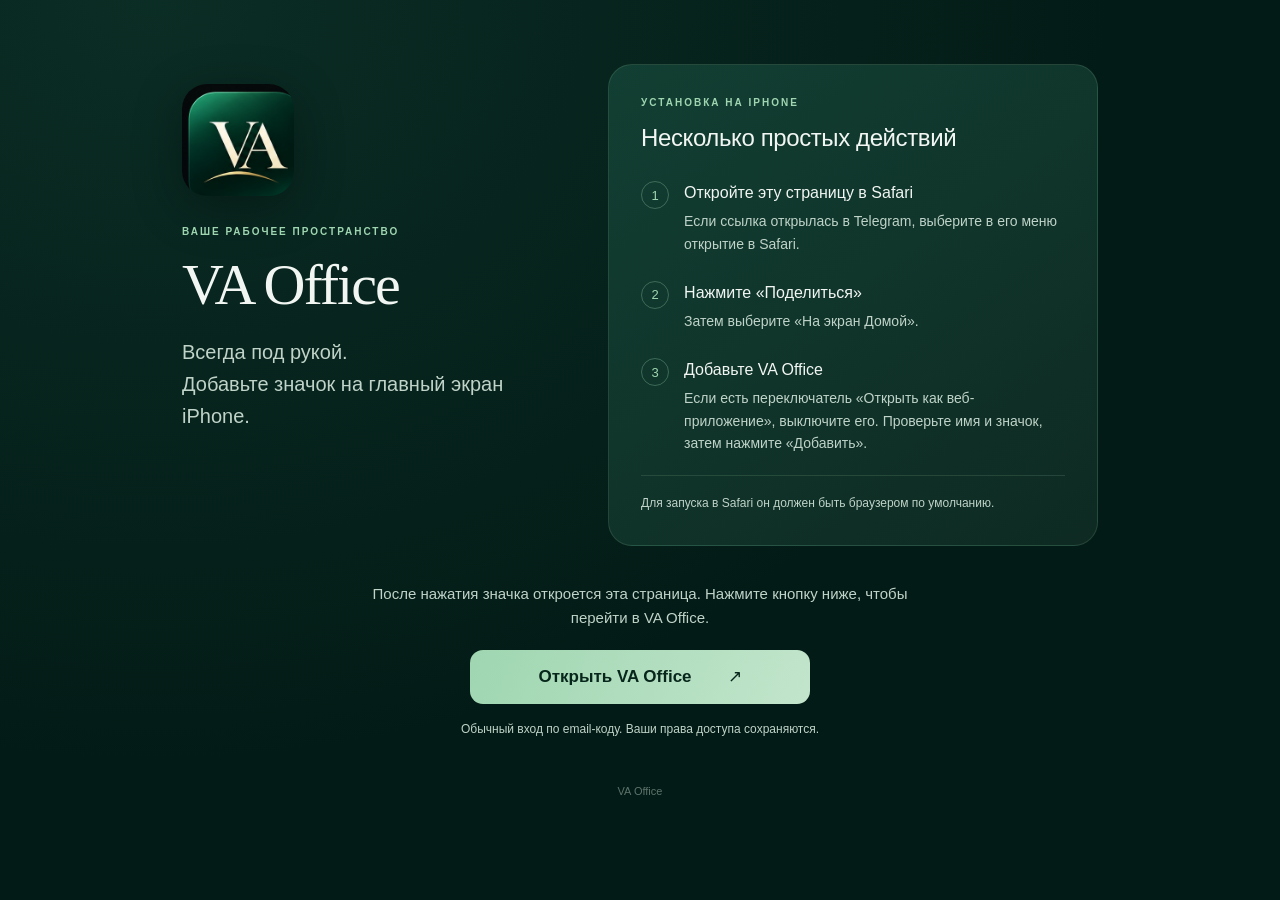
==== index.html @ d8550e77 "Publish VA Office W-11 installation page for limited iPhone pilot" ====
<!doctype html>
<html lang="ru">
<head>
  <meta charset="utf-8">
  <meta name="viewport" content="width=device-width,initial-scale=1,viewport-fit=cover">
  <meta name="theme-color" content="#031B16">
  <meta name="apple-mobile-web-app-title" content="VA Office">
  <meta name="referrer" content="no-referrer">
  <meta name="description" content="Добавьте VA Office на главный экран iPhone и открывайте своё рабочее пространство.">
  <title>VA Office</title>
  <link rel="apple-touch-icon" sizes="262x262" href="./apple-touch-icon.png">
  <link rel="icon" type="image/png" href="./apple-touch-icon.png">
  <link rel="stylesheet" href="./style.css">
  <script defer src="./launch.js"></script>
</head>
<body data-launch-mode="manual">
  <main>
    <header>
      <img src="./apple-touch-icon.png" alt="Утверждённая иконка VA Office" width="112" height="112">
      <p class="eyebrow">ВАШЕ РАБОЧЕЕ ПРОСТРАНСТВО</p>
      <h1>VA Office</h1>
      <p class="intro">Всегда под рукой.<br>Добавьте значок на главный экран iPhone.</p>
    </header>
    <section class="steps" aria-labelledby="install-title">
      <p class="eyebrow">УСТАНОВКА НА IPHONE</p>
      <h2 id="install-title">Несколько простых действий</h2>
      <ol>
        <li><span>1</span><div><strong>Откройте эту страницу в Safari</strong><p>Если ссылка открылась в Telegram, выберите в его меню открытие в Safari.</p></div></li>
        <li><span>2</span><div><strong>Нажмите «Поделиться»</strong><p>Затем выберите «На экран Домой».</p></div></li>
        <li><span>3</span><div><strong>Добавьте VA Office</strong><p>Если есть переключатель «Открыть как веб-приложение», выключите его. Проверьте имя и значок, затем нажмите «Добавить».</p></div></li>
      </ol>
      <p class="hint">Для запуска в Safari он должен быть браузером по умолчанию.</p>
    </section>
    <section class="launch" aria-label="Запуск VA Office">
      <p id="launch-note">После нажатия значка откроется эта страница. Нажмите кнопку ниже, чтобы перейти в VA Office.</p>
      <a class="button" id="open-app" href="https://script.google.com/macros/s/AKfycbwnDHt6Txl6LiNyD1DN5sJlEuTU75inN-IYjceChsYgxGYlL2q8u-q3y4a3CAHXvHGt/exec" rel="noreferrer">Открыть VA Office <span aria-hidden="true">↗</span></a>
      <p class="small">Обычный вход по email-коду. Ваши права доступа сохраняются.</p>
      <p id="launch-status" role="status" hidden></p>
    </section>
    <footer>VA Office</footer>
  </main>
</body>
</html>
---- style.css ----
:root{color-scheme:dark;font-family:-apple-system,BlinkMacSystemFont,"Segoe UI",sans-serif;color:#f2f6f3;background:#031b16;font-synthesis:none}*{box-sizing:border-box}body{margin:0;min-height:100svh;background:radial-gradient(ellipse at 12% 0%,#123f3380,transparent 60%),#031b16}main{max-width:980px;margin:auto;padding:64px 32px 24px;display:grid;grid-template-columns:.85fr 1.15fr;gap:36px 64px}header{padding-top:20px}header img{display:block;border-radius:25px;box-shadow:0 12px 50px #0005}h1{font-family:Georgia,serif;font-size:58px;font-weight:400;letter-spacing:-2px;margin:12px 0 18px}.eyebrow{font-size:10px;font-weight:600;letter-spacing:2px;color:#9fd6b1;margin:30px 0 14px}.intro{font-size:20px;line-height:1.6;color:#bfd3c8;margin:0}h2{font-size:24px;line-height:1.3;font-weight:500;margin:0 0 28px;letter-spacing:-.4px}.steps{background:linear-gradient(145deg,#123f33,#0e2a22);border:1px solid #9fd6b126;border-radius:24px;padding:32px}.steps>.eyebrow{margin-top:0}ol{list-style:none;padding:0;margin:0}li{display:flex;gap:15px;margin-bottom:26px}li:last-child{margin-bottom:20px}li>span{display:grid;place-items:center;flex:0 0 28px;height:28px;border-radius:50%;border:1px solid #9fd6b150;color:#9fd6b1;font-size:13px}strong{display:block;font-size:16px;line-height:1.5;font-weight:500}li p,.hint{font-size:14px;line-height:1.6;color:#bfd3c8;margin:5px 0 0}.hint{padding-top:18px;border-top:1px solid #9fd6b126;font-size:12px}.launch{grid-column:1/-1;text-align:center;max-width:580px;margin:0 auto}.launch>p:first-child{font-size:15px;line-height:1.6;color:#bfd3c8;margin:0 0 20px}.button{display:flex;justify-content:center;align-items:center;gap:36px;min-height:54px;background:linear-gradient(110deg,#9fd6b1,#c2e5cb);border-radius:13px;color:#08271c;text-decoration:none;font-size:17px;font-weight:600;padding:14px 26px;max-width:340px;margin:auto}.button:hover{filter:brightness(1.06)}.button:focus-visible{outline:3px solid #f2f6f3;outline-offset:5px}.small{color:#bfd3c8;font-size:12px;line-height:1.6;margin:16px 0 0}footer{grid-column:1/-1;text-align:center;font-size:11px;color:#bfd3c87a;padding:10px 0}#launch-status{font-size:13px;color:#bfd3c8;line-height:1.6}[hidden]{display:none!important}@media(max-width:700px){main{display:block;padding:28px 20px max(20px,env(safe-area-inset-bottom))}header{text-align:center;padding-top:0;margin-bottom:28px}header img{margin:auto;width:82px;height:82px;border-radius:19px}.eyebrow{margin:20px 0 10px;font-size:9px;letter-spacing:1.6px}h1{font-size:43px;margin:8px 0 8px;letter-spacing:-1.4px}.intro{font-size:16px;line-height:1.5}.steps{padding:24px 20px;border-radius:20px}h2{font-size:21px;margin-bottom:22px}li{gap:12px;margin-bottom:22px}li p{font-size:13px}.launch{margin:24px auto 0}.launch>p:first-child{font-size:13px}.button{max-width:none}footer{padding-top:28px}}@media(prefers-reduced-motion:reduce){*{scroll-behavior:auto}}
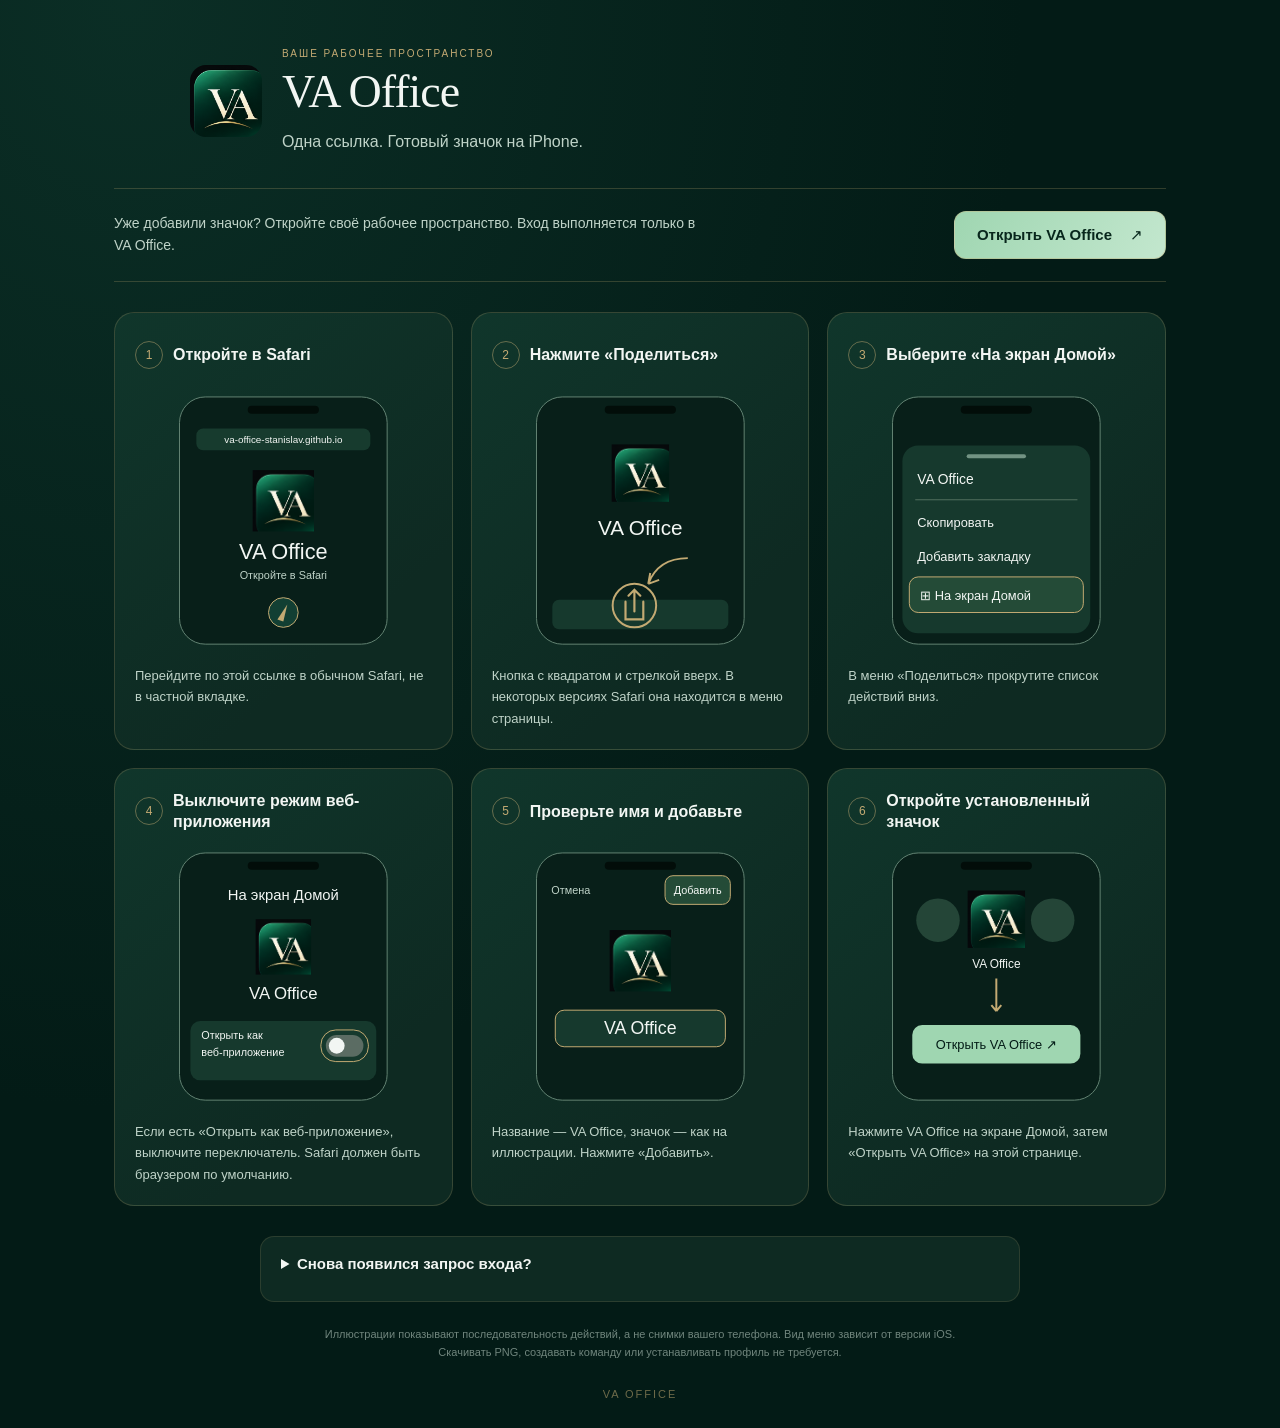
==== commit 12dc6486: "Improve W-11 visual iPhone installation guide; preserve manual app launch Updated the HTML structure" ====
--- a/index.html
+++ b/index.html
@@ -1,43 +1,3 @@
-<!doctype html>
-<html lang="ru">
-<head>
-  <meta charset="utf-8">
-  <meta name="viewport" content="width=device-width,initial-scale=1,viewport-fit=cover">
-  <meta name="theme-color" content="#031B16">
-  <meta name="apple-mobile-web-app-title" content="VA Office">
-  <meta name="referrer" content="no-referrer">
-  <meta name="description" content="Добавьте VA Office на главный экран iPhone и открывайте своё рабочее пространство.">
-  <title>VA Office</title>
-  <link rel="apple-touch-icon" sizes="262x262" href="./apple-touch-icon.png">
-  <link rel="icon" type="image/png" href="./apple-touch-icon.png">
-  <link rel="stylesheet" href="./style.css">
-  <script defer src="./launch.js"></script>
-</head>
-<body data-launch-mode="manual">
-  <main>
-    <header>
-      <img src="./apple-touch-icon.png" alt="Утверждённая иконка VA Office" width="112" height="112">
-      <p class="eyebrow">ВАШЕ РАБОЧЕЕ ПРОСТРАНСТВО</p>
-      <h1>VA Office</h1>
-      <p class="intro">Всегда под рукой.<br>Добавьте значок на главный экран iPhone.</p>
-    </header>
-    <section class="steps" aria-labelledby="install-title">
-      <p class="eyebrow">УСТАНОВКА НА IPHONE</p>
-      <h2 id="install-title">Несколько простых действий</h2>
-      <ol>
-        <li><span>1</span><div><strong>Откройте эту страницу в Safari</strong><p>Если ссылка открылась в Telegram, выберите в его меню открытие в Safari.</p></div></li>
-        <li><span>2</span><div><strong>Нажмите «Поделиться»</strong><p>Затем выберите «На экран Домой».</p></div></li>
-        <li><span>3</span><div><strong>Добавьте VA Office</strong><p>Если есть переключатель «Открыть как веб-приложение», выключите его. Проверьте имя и значок, затем нажмите «Добавить».</p></div></li>
-      </ol>
-      <p class="hint">Для запуска в Safari он должен быть браузером по умолчанию.</p>
-    </section>
-    <section class="launch" aria-label="Запуск VA Office">
-      <p id="launch-note">После нажатия значка откроется эта страница. Нажмите кнопку ниже, чтобы перейти в VA Office.</p>
-      <a class="button" id="open-app" href="https://script.google.com/macros/s/AKfycbwnDHt6Txl6LiNyD1DN5sJlEuTU75inN-IYjceChsYgxGYlL2q8u-q3y4a3CAHXvHGt/exec" rel="noreferrer">Открыть VA Office <span aria-hidden="true">↗</span></a>
-      <p class="small">Обычный вход по email-коду. Ваши права доступа сохраняются.</p>
-      <p id="launch-status" role="status" hidden></p>
-    </section>
-    <footer>VA Office</footer>
-  </main>
-</body>
-</html>
+<!doctype html><html lang="ru"><head><meta charset="utf-8"><meta name="viewport" content="width=device-width,initial-scale=1,viewport-fit=cover"><meta name="theme-color" content="#031B16"><meta name="apple-mobile-web-app-title" content="VA Office"><meta name="referrer" content="no-referrer"><meta name="description" content="Наглядная установка VA Office на iPhone: одна ссылка, Safari и оригинальный значок."><title>VA Office</title><link rel="apple-touch-icon" sizes="262x262" href="./apple-touch-icon.png"><link rel="icon" type="image/png" href="./apple-touch-icon.png"><style>
+:root{font-family:-apple-system,BlinkMacSystemFont,"Segoe UI",sans-serif;color:#f2f6f3;background:#031b16;color-scheme:dark;font-synthesis:none;--gold:#c3aa73}*{box-sizing:border-box}body{margin:0;background:radial-gradient(ellipse at 10% 0%,#123f3388,transparent 55%),#031b16;min-height:100svh}main{max-width:1100px;margin:auto;padding:48px 24px 28px}header{display:flex;align-items:center;gap:20px;max-width:900px;margin:0 auto 34px}header img{width:72px;height:72px;flex:none;border-radius:16px}h1{font-family:Georgia,serif;font-size:46px;font-weight:400;letter-spacing:-1px;line-height:1.1;margin:8px 0 12px}.eyebrow{color:var(--gold);font-size:10px;letter-spacing:2px;margin:0}.intro{color:#bfd3c8;font-size:16px;line-height:1.5;margin:0}.launch{border-top:1px solid #c3aa733d;border-bottom:1px solid #c3aa733d;padding:22px 0;margin-bottom:30px;display:flex;justify-content:space-between;align-items:center;gap:20px}.launch p{font-size:14px;color:#bfd3c8;line-height:1.55;margin:0;max-width:600px}.button{display:inline-flex;justify-content:center;align-items:center;gap:18px;flex:none;min-height:48px;padding:14px 22px;border-radius:12px;border:1px solid #c3aa7366;background:linear-gradient(120deg,#9fd6b1,#c3e7ce);color:#08271c;text-decoration:none;font-size:15px;font-weight:650}.button:hover{filter:brightness(1.05)}.button:focus-visible,summary:focus-visible{outline:3px solid var(--gold);outline-offset:5px}.steps{display:grid;grid-template-columns:repeat(3,minmax(0,1fr));gap:18px}.step{background:linear-gradient(140deg,#10362b,#0e2a22 72%);border:1px solid #c3aa7338;border-radius:20px;overflow:hidden;padding:20px}.step-title{display:flex;align-items:center;gap:10px;min-height:45px}.step-title>span{display:grid;place-items:center;flex:0 0 28px;height:28px;border:1px solid #c3aa737a;border-radius:50%;color:var(--gold);font-size:12px}.step h2{font-size:16px;font-weight:550;line-height:1.35;margin:0}.step svg{display:block;width:100%;height:auto;margin:14px auto 0;max-width:320px}.step p{color:#bfd3c8;font-size:13px;line-height:1.65;margin:12px 0 0}.help{max-width:760px;margin:30px auto 0;background:#0e2a22;border-radius:14px;padding:18px 20px;border:1px solid #c3aa7329}.help summary{cursor:pointer;font-size:15px;font-weight:550;min-height:28px}.help p{color:#bfd3c8;font-size:14px;line-height:1.65}.fine{font-size:11px;color:#bfd3c894;line-height:1.6;text-align:center;margin:24px auto 0;max-width:680px}footer{text-align:center;color:#c3aa738f;font-size:11px;letter-spacing:2px;padding-top:26px}@media(max-width:850px){.steps{grid-template-columns:repeat(2,minmax(0,1fr))}.launch{align-items:stretch;flex-direction:column}.button{align-self:start}}@media(max-width:520px){main{padding:28px 18px max(24px,env(safe-area-inset-bottom))}header{gap:14px;margin-bottom:24px}header img{width:64px;height:64px;border-radius:14px}h1{font-size:36px}.eyebrow{font-size:9px;letter-spacing:1.4px}.intro{font-size:14px}.launch{padding:18px 0;margin-bottom:22px;gap:14px}.launch p{font-size:13px}.button{width:100%;font-size:16px}.steps{grid-template-columns:1fr;gap:18px}.step{padding:20px}.step h2{font-size:18px}.step svg{max-width:300px}.step p{font-size:14px}.step-title{min-height:30px}.help{padding:18px}.fine{font-size:11px}}
+</style></head><body data-launch-mode="manual"><main><header><img src="./apple-touch-icon.png" width="72" height="72" alt="Оригинальная иконка VA Office №5"><div><p class="eyebrow">ВАШЕ РАБОЧЕЕ ПРОСТРАНСТВО</p><h1>VA Office</h1><p class="intro">Одна ссылка. Готовый значок на iPhone.</p></div></header><section class="launch" aria-label="Открыть приложение"><p>Уже добавили значок? Откройте своё рабочее пространство. Вход выполняется только в VA Office.</p><a class="button" id="open-app" href="https://script.google.com/macros/s/AKfycbwnDHt6Txl6LiNyD1DN5sJlEuTU75inN-IYjceChsYgxGYlL2q8u-q3y4a3CAHXvHGt/exec" rel="noreferrer">Открыть VA Office <span aria-hidden="true">↗</span></a></section><section class="steps" aria-label="Шесть шагов установки на iPhone"><article class="step"><div class="step-title"><span>1</span><h2>Откройте в Safari</h2></div><svg viewBox="0 0 300 264" role="img" aria-label="1. Откройте в Safari" xmlns="http://www.w3.org/2000/svg"><g font-family="-apple-system,BlinkMacSystemFont,Segoe UI,sans-serif" fill="#f2f6f3"><rect x="45" y="5" width="210" height="250" rx="26" fill="#081f19" stroke="#638373"/><rect x="114" y="14" width="72" height="8" rx="4" fill="#020d09"/><rect x="62" y="37" width="176" height="22" rx="7" fill="#173b2e"/><text x="150" y="52" text-anchor="middle" font-size="10">va-office-stanislav.github.io</text><image href="./apple-touch-icon.png" x="119" y="79" width="62" height="62"/><text x="150" y="169" text-anchor="middle" font-size="22">VA Office</text><text x="150" y="189" text-anchor="middle" fill="#bfd3c8" font-size="11">Откройте в Safari</text><circle cx="150" cy="223" r="15" fill="#123f33" stroke="#c3aa73"/><path d="m144 230 10-15-4 17-6-2" fill="#c3aa73"/></g></svg><p>Перейдите по этой ссылке в обычном Safari, не в частной вкладке.</p></article><article class="step"><div class="step-title"><span>2</span><h2>Нажмите «Поделиться»</h2></div><svg viewBox="0 0 300 264" role="img" aria-label="2. Нажмите «Поделиться»" xmlns="http://www.w3.org/2000/svg"><g font-family="-apple-system,BlinkMacSystemFont,Segoe UI,sans-serif" fill="#f2f6f3"><rect x="45" y="5" width="210" height="250" rx="26" fill="#081f19" stroke="#638373"/><rect x="114" y="14" width="72" height="8" rx="4" fill="#020d09"/><image href="./apple-touch-icon.png" x="121" y="53" width="58" height="58"/><text x="150" y="145" text-anchor="middle" font-size="21">VA Office</text><rect x="61" y="210" width="178" height="30" rx="7" fill="#16392d"/><path d="M144 222v-22m-6 6 6-6 6 6m-15 6v18h18v-18" fill="none" stroke="#c3aa73" stroke-width="2.2" stroke-linecap="round"/><circle cx="144" cy="216" r="22" fill="none" stroke="#c3aa73" stroke-width="2"/><path d="M198 168q-30 0-40 26m0 0 2-11m-2 11 11-4" fill="none" stroke="#c3aa73" stroke-width="2"/></g></svg><p>Кнопка с квадратом и стрелкой вверх. В некоторых версиях Safari она находится в меню страницы.</p></article><article class="step"><div class="step-title"><span>3</span><h2>Выберите «На экран Домой»</h2></div><svg viewBox="0 0 300 264" role="img" aria-label="3. Выберите «На экран Домой»" xmlns="http://www.w3.org/2000/svg"><g font-family="-apple-system,BlinkMacSystemFont,Segoe UI,sans-serif" fill="#f2f6f3"><rect x="45" y="5" width="210" height="250" rx="26" fill="#081f19" stroke="#638373"/><rect x="114" y="14" width="72" height="8" rx="4" fill="#020d09"/><rect x="55" y="54" width="190" height="190" rx="16" fill="#16392d"/><rect x="120" y="63" width="60" height="4" rx="2" fill="#729383"/><text x="70" y="93" font-size="14">VA Office</text><path d="M68 109h164" stroke="#52705f"/><text x="70" y="137" font-size="13">Скопировать</text><text x="70" y="171" font-size="13">Добавить закладку</text><rect x="62" y="187" width="176" height="36" rx="9" fill="#244b37" stroke="#c3aa73"/><text x="73" y="210" font-size="13">⊞  На экран Домой</text></g></svg><p>В меню «Поделиться» прокрутите список действий вниз.</p></article><article class="step"><div class="step-title"><span>4</span><h2>Выключите режим веб-приложения</h2></div><svg viewBox="0 0 300 264" role="img" aria-label="4. Выключите режим веб-приложения" xmlns="http://www.w3.org/2000/svg"><g font-family="-apple-system,BlinkMacSystemFont,Segoe UI,sans-serif" fill="#f2f6f3"><rect x="45" y="5" width="210" height="250" rx="26" fill="#081f19" stroke="#638373"/><rect x="114" y="14" width="72" height="8" rx="4" fill="#020d09"/><text x="150" y="53" text-anchor="middle" font-size="15">На экран Домой</text><image href="./apple-touch-icon.png" x="122" y="72" width="56" height="56"/><text x="150" y="153" text-anchor="middle" font-size="17">VA Office</text><rect x="56" y="175" width="188" height="60" rx="10" fill="#16392d"/><text x="67" y="193" font-size="11">Открыть как</text><text x="67" y="210" font-size="11">веб-приложение</text><rect x="193" y="189" width="38" height="22" rx="11" fill="#5b6c63"/><circle cx="204" cy="200" r="8" fill="#f2f6f3"/><rect x="188" y="184" width="48" height="32" rx="15" fill="none" stroke="#c3aa73"/></g></svg><p>Если есть «Открыть как веб-приложение», выключите переключатель. Safari должен быть браузером по умолчанию.</p></article><article class="step"><div class="step-title"><span>5</span><h2>Проверьте имя и добавьте</h2></div><svg viewBox="0 0 300 264" role="img" aria-label="5. Проверьте имя и добавьте" xmlns="http://www.w3.org/2000/svg"><g font-family="-apple-system,BlinkMacSystemFont,Segoe UI,sans-serif" fill="#f2f6f3"><rect x="45" y="5" width="210" height="250" rx="26" fill="#081f19" stroke="#638373"/><rect x="114" y="14" width="72" height="8" rx="4" fill="#020d09"/><text x="60" y="47" fill="#bfd3c8" font-size="11">Отмена</text><rect x="175" y="28" width="66" height="29" rx="8" fill="#244b37" stroke="#c3aa73"/><text x="208" y="47" text-anchor="middle" font-size="11">Добавить</text><image href="./apple-touch-icon.png" x="119" y="83" width="62" height="62"/><rect x="64" y="164" width="172" height="37" rx="9" fill="#16392d" stroke="#c3aa73"/><text x="150" y="188" text-anchor="middle" font-size="18">VA Office</text></g></svg><p>Название — VA Office, значок — как на иллюстрации. Нажмите «Добавить».</p></article><article class="step"><div class="step-title"><span>6</span><h2>Откройте установленный значок</h2></div><svg viewBox="0 0 300 264" role="img" aria-label="6. Откройте установленный значок" xmlns="http://www.w3.org/2000/svg"><g font-family="-apple-system,BlinkMacSystemFont,Segoe UI,sans-serif" fill="#f2f6f3"><rect x="45" y="5" width="210" height="250" rx="26" fill="#081f19" stroke="#638373"/><rect x="114" y="14" width="72" height="8" rx="4" fill="#020d09"/><circle cx="91" cy="73" r="22" fill="#244537"/><circle cx="207" cy="73" r="22" fill="#244537"/><image href="./apple-touch-icon.png" x="121" y="43" width="58" height="58"/><text x="150" y="121" text-anchor="middle" font-size="12">VA Office</text><path d="M150 132v33m0 0-5-6m5 6 5-6" stroke="#c3aa73" stroke-width="2"/><rect x="65" y="179" width="170" height="39" rx="10" fill="#9fd6b1"/><text x="150" y="203" text-anchor="middle" fill="#031b16" font-size="13">Открыть VA Office ↗</text></g></svg><p>Нажмите VA Office на экране Домой, затем «Открыть VA Office» на этой странице.</p></article></section><details class="help"><summary>Снова появился запрос входа?</summary><p>Закрыть окно Safari и нажать «Выйти» в VA Office — разные действия. «Выйти» завершает авторизацию на устройстве: после этого нужен новый email-код.</p><p>Для обычного повторного открытия используйте тот же Safari и тот же профиль, без частного режима. Встроенный браузер Telegram и отдельное веб-приложение могут иметь другое хранилище входа.</p><p>Если запрос повторяется после простого закрытия окна, зафиксируйте этот сценарий для проверки. Не отключайте защиту Safari. Пароли и коды вводите только на соответствующей странице входа.</p></details><p class="fine">Иллюстрации показывают последовательность действий, а не снимки вашего телефона. Вид меню зависит от версии iOS. Скачивать PNG, создавать команду или устанавливать профиль не требуется.</p><footer>VA OFFICE</footer></main></body></html>
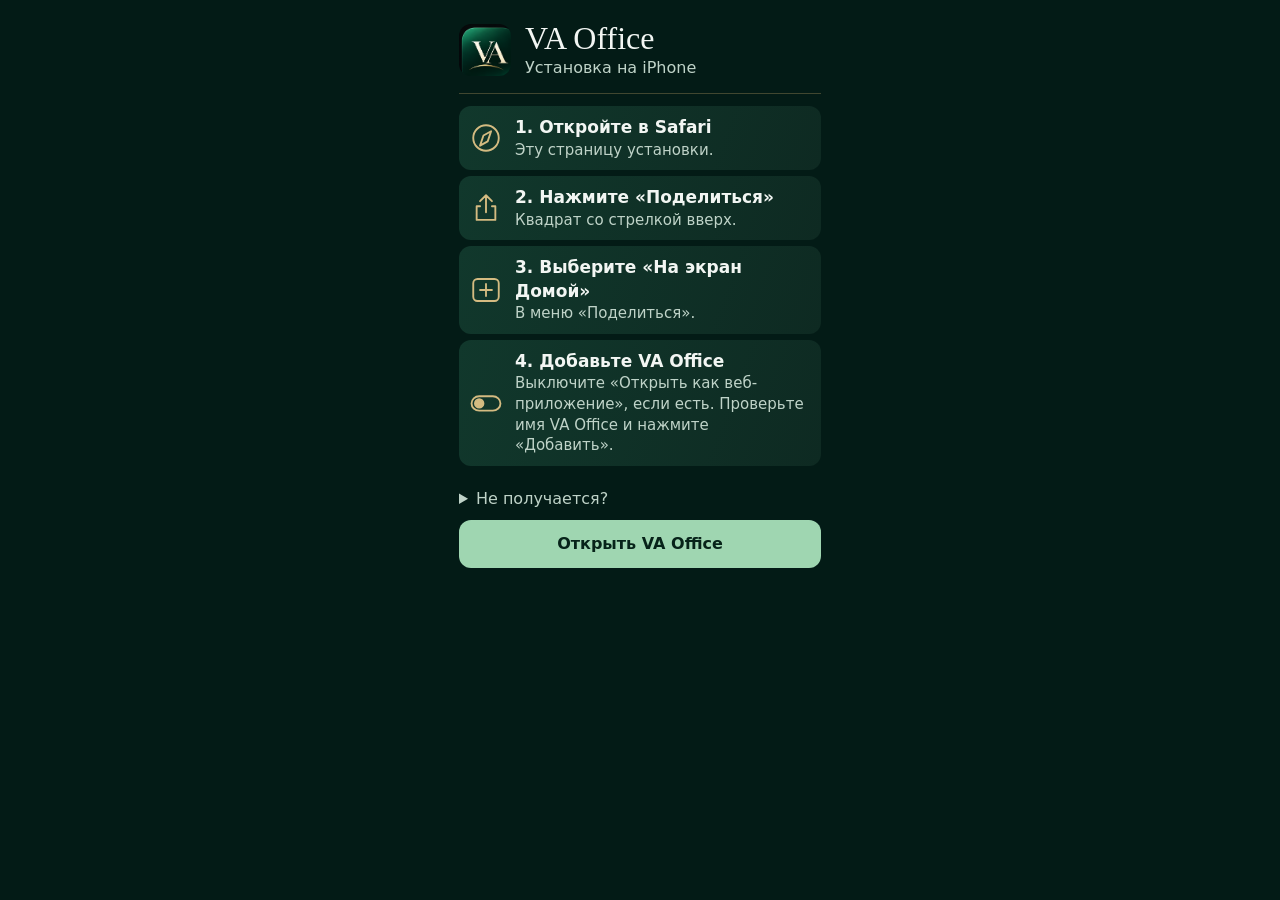
==== commit cbd9c60f: "W-12: four illustrated steps and compact return launch" ====
--- a/index.html
+++ b/index.html
@@ -1,3 +1,9 @@
-<!doctype html><html lang="ru"><head><meta charset="utf-8"><meta name="viewport" content="width=device-width,initial-scale=1,viewport-fit=cover"><meta name="theme-color" content="#031B16"><meta name="apple-mobile-web-app-title" content="VA Office"><meta name="referrer" content="no-referrer"><meta name="description" content="Наглядная установка VA Office на iPhone: одна ссылка, Safari и оригинальный значок."><title>VA Office</title><link rel="apple-touch-icon" sizes="262x262" href="./apple-touch-icon.png"><link rel="icon" type="image/png" href="./apple-touch-icon.png"><style>
-:root{font-family:-apple-system,BlinkMacSystemFont,"Segoe UI",sans-serif;color:#f2f6f3;background:#031b16;color-scheme:dark;font-synthesis:none;--gold:#c3aa73}*{box-sizing:border-box}body{margin:0;background:radial-gradient(ellipse at 10% 0%,#123f3388,transparent 55%),#031b16;min-height:100svh}main{max-width:1100px;margin:auto;padding:48px 24px 28px}header{display:flex;align-items:center;gap:20px;max-width:900px;margin:0 auto 34px}header img{width:72px;height:72px;flex:none;border-radius:16px}h1{font-family:Georgia,serif;font-size:46px;font-weight:400;letter-spacing:-1px;line-height:1.1;margin:8px 0 12px}.eyebrow{color:var(--gold);font-size:10px;letter-spacing:2px;margin:0}.intro{color:#bfd3c8;font-size:16px;line-height:1.5;margin:0}.launch{border-top:1px solid #c3aa733d;border-bottom:1px solid #c3aa733d;padding:22px 0;margin-bottom:30px;display:flex;justify-content:space-between;align-items:center;gap:20px}.launch p{font-size:14px;color:#bfd3c8;line-height:1.55;margin:0;max-width:600px}.button{display:inline-flex;justify-content:center;align-items:center;gap:18px;flex:none;min-height:48px;padding:14px 22px;border-radius:12px;border:1px solid #c3aa7366;background:linear-gradient(120deg,#9fd6b1,#c3e7ce);color:#08271c;text-decoration:none;font-size:15px;font-weight:650}.button:hover{filter:brightness(1.05)}.button:focus-visible,summary:focus-visible{outline:3px solid var(--gold);outline-offset:5px}.steps{display:grid;grid-template-columns:repeat(3,minmax(0,1fr));gap:18px}.step{background:linear-gradient(140deg,#10362b,#0e2a22 72%);border:1px solid #c3aa7338;border-radius:20px;overflow:hidden;padding:20px}.step-title{display:flex;align-items:center;gap:10px;min-height:45px}.step-title>span{display:grid;place-items:center;flex:0 0 28px;height:28px;border:1px solid #c3aa737a;border-radius:50%;color:var(--gold);font-size:12px}.step h2{font-size:16px;font-weight:550;line-height:1.35;margin:0}.step svg{display:block;width:100%;height:auto;margin:14px auto 0;max-width:320px}.step p{color:#bfd3c8;font-size:13px;line-height:1.65;margin:12px 0 0}.help{max-width:760px;margin:30px auto 0;background:#0e2a22;border-radius:14px;padding:18px 20px;border:1px solid #c3aa7329}.help summary{cursor:pointer;font-size:15px;font-weight:550;min-height:28px}.help p{color:#bfd3c8;font-size:14px;line-height:1.65}.fine{font-size:11px;color:#bfd3c894;line-height:1.6;text-align:center;margin:24px auto 0;max-width:680px}footer{text-align:center;color:#c3aa738f;font-size:11px;letter-spacing:2px;padding-top:26px}@media(max-width:850px){.steps{grid-template-columns:repeat(2,minmax(0,1fr))}.launch{align-items:stretch;flex-direction:column}.button{align-self:start}}@media(max-width:520px){main{padding:28px 18px max(24px,env(safe-area-inset-bottom))}header{gap:14px;margin-bottom:24px}header img{width:64px;height:64px;border-radius:14px}h1{font-size:36px}.eyebrow{font-size:9px;letter-spacing:1.4px}.intro{font-size:14px}.launch{padding:18px 0;margin-bottom:22px;gap:14px}.launch p{font-size:13px}.button{width:100%;font-size:16px}.steps{grid-template-columns:1fr;gap:18px}.step{padding:20px}.step h2{font-size:18px}.step svg{max-width:300px}.step p{font-size:14px}.step-title{min-height:30px}.help{padding:18px}.fine{font-size:11px}}
-</style></head><body data-launch-mode="manual"><main><header><img src="./apple-touch-icon.png" width="72" height="72" alt="Оригинальная иконка VA Office №5"><div><p class="eyebrow">ВАШЕ РАБОЧЕЕ ПРОСТРАНСТВО</p><h1>VA Office</h1><p class="intro">Одна ссылка. Готовый значок на iPhone.</p></div></header><section class="launch" aria-label="Открыть приложение"><p>Уже добавили значок? Откройте своё рабочее пространство. Вход выполняется только в VA Office.</p><a class="button" id="open-app" href="https://script.google.com/macros/s/AKfycbwnDHt6Txl6LiNyD1DN5sJlEuTU75inN-IYjceChsYgxGYlL2q8u-q3y4a3CAHXvHGt/exec" rel="noreferrer">Открыть VA Office <span aria-hidden="true">↗</span></a></section><section class="steps" aria-label="Шесть шагов установки на iPhone"><article class="step"><div class="step-title"><span>1</span><h2>Откройте в Safari</h2></div><svg viewBox="0 0 300 264" role="img" aria-label="1. Откройте в Safari" xmlns="http://www.w3.org/2000/svg"><g font-family="-apple-system,BlinkMacSystemFont,Segoe UI,sans-serif" fill="#f2f6f3"><rect x="45" y="5" width="210" height="250" rx="26" fill="#081f19" stroke="#638373"/><rect x="114" y="14" width="72" height="8" rx="4" fill="#020d09"/><rect x="62" y="37" width="176" height="22" rx="7" fill="#173b2e"/><text x="150" y="52" text-anchor="middle" font-size="10">va-office-stanislav.github.io</text><image href="./apple-touch-icon.png" x="119" y="79" width="62" height="62"/><text x="150" y="169" text-anchor="middle" font-size="22">VA Office</text><text x="150" y="189" text-anchor="middle" fill="#bfd3c8" font-size="11">Откройте в Safari</text><circle cx="150" cy="223" r="15" fill="#123f33" stroke="#c3aa73"/><path d="m144 230 10-15-4 17-6-2" fill="#c3aa73"/></g></svg><p>Перейдите по этой ссылке в обычном Safari, не в частной вкладке.</p></article><article class="step"><div class="step-title"><span>2</span><h2>Нажмите «Поделиться»</h2></div><svg viewBox="0 0 300 264" role="img" aria-label="2. Нажмите «Поделиться»" xmlns="http://www.w3.org/2000/svg"><g font-family="-apple-system,BlinkMacSystemFont,Segoe UI,sans-serif" fill="#f2f6f3"><rect x="45" y="5" width="210" height="250" rx="26" fill="#081f19" stroke="#638373"/><rect x="114" y="14" width="72" height="8" rx="4" fill="#020d09"/><image href="./apple-touch-icon.png" x="121" y="53" width="58" height="58"/><text x="150" y="145" text-anchor="middle" font-size="21">VA Office</text><rect x="61" y="210" width="178" height="30" rx="7" fill="#16392d"/><path d="M144 222v-22m-6 6 6-6 6 6m-15 6v18h18v-18" fill="none" stroke="#c3aa73" stroke-width="2.2" stroke-linecap="round"/><circle cx="144" cy="216" r="22" fill="none" stroke="#c3aa73" stroke-width="2"/><path d="M198 168q-30 0-40 26m0 0 2-11m-2 11 11-4" fill="none" stroke="#c3aa73" stroke-width="2"/></g></svg><p>Кнопка с квадратом и стрелкой вверх. В некоторых версиях Safari она находится в меню страницы.</p></article><article class="step"><div class="step-title"><span>3</span><h2>Выберите «На экран Домой»</h2></div><svg viewBox="0 0 300 264" role="img" aria-label="3. Выберите «На экран Домой»" xmlns="http://www.w3.org/2000/svg"><g font-family="-apple-system,BlinkMacSystemFont,Segoe UI,sans-serif" fill="#f2f6f3"><rect x="45" y="5" width="210" height="250" rx="26" fill="#081f19" stroke="#638373"/><rect x="114" y="14" width="72" height="8" rx="4" fill="#020d09"/><rect x="55" y="54" width="190" height="190" rx="16" fill="#16392d"/><rect x="120" y="63" width="60" height="4" rx="2" fill="#729383"/><text x="70" y="93" font-size="14">VA Office</text><path d="M68 109h164" stroke="#52705f"/><text x="70" y="137" font-size="13">Скопировать</text><text x="70" y="171" font-size="13">Добавить закладку</text><rect x="62" y="187" width="176" height="36" rx="9" fill="#244b37" stroke="#c3aa73"/><text x="73" y="210" font-size="13">⊞  На экран Домой</text></g></svg><p>В меню «Поделиться» прокрутите список действий вниз.</p></article><article class="step"><div class="step-title"><span>4</span><h2>Выключите режим веб-приложения</h2></div><svg viewBox="0 0 300 264" role="img" aria-label="4. Выключите режим веб-приложения" xmlns="http://www.w3.org/2000/svg"><g font-family="-apple-system,BlinkMacSystemFont,Segoe UI,sans-serif" fill="#f2f6f3"><rect x="45" y="5" width="210" height="250" rx="26" fill="#081f19" stroke="#638373"/><rect x="114" y="14" width="72" height="8" rx="4" fill="#020d09"/><text x="150" y="53" text-anchor="middle" font-size="15">На экран Домой</text><image href="./apple-touch-icon.png" x="122" y="72" width="56" height="56"/><text x="150" y="153" text-anchor="middle" font-size="17">VA Office</text><rect x="56" y="175" width="188" height="60" rx="10" fill="#16392d"/><text x="67" y="193" font-size="11">Открыть как</text><text x="67" y="210" font-size="11">веб-приложение</text><rect x="193" y="189" width="38" height="22" rx="11" fill="#5b6c63"/><circle cx="204" cy="200" r="8" fill="#f2f6f3"/><rect x="188" y="184" width="48" height="32" rx="15" fill="none" stroke="#c3aa73"/></g></svg><p>Если есть «Открыть как веб-приложение», выключите переключатель. Safari должен быть браузером по умолчанию.</p></article><article class="step"><div class="step-title"><span>5</span><h2>Проверьте имя и добавьте</h2></div><svg viewBox="0 0 300 264" role="img" aria-label="5. Проверьте имя и добавьте" xmlns="http://www.w3.org/2000/svg"><g font-family="-apple-system,BlinkMacSystemFont,Segoe UI,sans-serif" fill="#f2f6f3"><rect x="45" y="5" width="210" height="250" rx="26" fill="#081f19" stroke="#638373"/><rect x="114" y="14" width="72" height="8" rx="4" fill="#020d09"/><text x="60" y="47" fill="#bfd3c8" font-size="11">Отмена</text><rect x="175" y="28" width="66" height="29" rx="8" fill="#244b37" stroke="#c3aa73"/><text x="208" y="47" text-anchor="middle" font-size="11">Добавить</text><image href="./apple-touch-icon.png" x="119" y="83" width="62" height="62"/><rect x="64" y="164" width="172" height="37" rx="9" fill="#16392d" stroke="#c3aa73"/><text x="150" y="188" text-anchor="middle" font-size="18">VA Office</text></g></svg><p>Название — VA Office, значок — как на иллюстрации. Нажмите «Добавить».</p></article><article class="step"><div class="step-title"><span>6</span><h2>Откройте установленный значок</h2></div><svg viewBox="0 0 300 264" role="img" aria-label="6. Откройте установленный значок" xmlns="http://www.w3.org/2000/svg"><g font-family="-apple-system,BlinkMacSystemFont,Segoe UI,sans-serif" fill="#f2f6f3"><rect x="45" y="5" width="210" height="250" rx="26" fill="#081f19" stroke="#638373"/><rect x="114" y="14" width="72" height="8" rx="4" fill="#020d09"/><circle cx="91" cy="73" r="22" fill="#244537"/><circle cx="207" cy="73" r="22" fill="#244537"/><image href="./apple-touch-icon.png" x="121" y="43" width="58" height="58"/><text x="150" y="121" text-anchor="middle" font-size="12">VA Office</text><path d="M150 132v33m0 0-5-6m5 6 5-6" stroke="#c3aa73" stroke-width="2"/><rect x="65" y="179" width="170" height="39" rx="10" fill="#9fd6b1"/><text x="150" y="203" text-anchor="middle" fill="#031b16" font-size="13">Открыть VA Office ↗</text></g></svg><p>Нажмите VA Office на экране Домой, затем «Открыть VA Office» на этой странице.</p></article></section><details class="help"><summary>Снова появился запрос входа?</summary><p>Закрыть окно Safari и нажать «Выйти» в VA Office — разные действия. «Выйти» завершает авторизацию на устройстве: после этого нужен новый email-код.</p><p>Для обычного повторного открытия используйте тот же Safari и тот же профиль, без частного режима. Встроенный браузер Telegram и отдельное веб-приложение могут иметь другое хранилище входа.</p><p>Если запрос повторяется после простого закрытия окна, зафиксируйте этот сценарий для проверки. Не отключайте защиту Safari. Пароли и коды вводите только на соответствующей странице входа.</p></details><p class="fine">Иллюстрации показывают последовательность действий, а не снимки вашего телефона. Вид меню зависит от версии iOS. Скачивать PNG, создавать команду или устанавливать профиль не требуется.</p><footer>VA OFFICE</footer></main></body></html>
+<!doctype html>
+<html lang="ru"><head><meta charset="utf-8"><meta name="viewport" content="width=device-width,initial-scale=1"><meta name="apple-mobile-web-app-title" content="VA Office"><title>VA Office</title><link rel="apple-touch-icon" href="./apple-touch-icon.png"><style>
+*{box-sizing:border-box}html{color-scheme:dark;background:#031b16;color:#f2f6f3;font:16px/1.38 system-ui,-apple-system,sans-serif}body{margin:0}main{width:min(100%,390px);margin:0 auto;padding:20px 14px 24px}header{display:flex;align-items:center;gap:14px;padding-bottom:14px;border-bottom:1px solid #9e8b5966}header img{width:52px;height:52px;border-radius:12px}h1{font:normal 32px Georgia,serif;margin:0}header p,p{margin:0;color:#bfd3c8}ol{list-style:none;padding:0;margin:12px 0}li{display:flex;align-items:center;gap:12px;margin:6px 0;background:linear-gradient(110deg,#11382c,#0e2a22);border-radius:12px;padding:10px}svg{width:34px;flex:none;color:#d4bb81}strong{font-size:17px}li p,details p{font-size:15px}summary{cursor:pointer;padding:10px 0;color:#bfd3c8}details p{padding-bottom:10px}a{display:block;text-align:center;background:#9fd6b1;color:#072319;font-weight:700;text-decoration:none;padding:13px;border-radius:12px}button{font:inherit;background:transparent;border:0;color:#bfd3c8;padding:12px 0;text-decoration:underline;cursor:pointer}[hidden]{display:none}
+</style></head><body><main><header><img src="./apple-touch-icon.png" alt=""><div><h1>VA Office</h1><p id="subtitle">Установка на iPhone</p></div></header><button hidden id="toggle" aria-controls="guide" aria-expanded="false">Показать инструкцию</button><section id="guide"><ol><li><svg viewBox="0 0 40 40" aria-hidden="true" fill="none" stroke="currentColor" stroke-width="2.2" stroke-linecap="round" stroke-linejoin="round"><circle cx="20" cy="20" r="15"/><path d="m26 12-4 12-9 5 4-12z"/></svg><div><strong>1. Откройте в Safari</strong><p>Эту страницу установки.</p></div></li><li><svg viewBox="0 0 40 40" aria-hidden="true" fill="none" stroke="currentColor" stroke-width="2.2" stroke-linecap="round" stroke-linejoin="round"><path d="M13 18H9v16h22V18h-4M20 25V5m-7 7 7-7 7 7"/></svg><div><strong>2. Нажмите «Поделиться»</strong><p>Квадрат со стрелкой вверх.</p></div></li><li><svg viewBox="0 0 40 40" aria-hidden="true" fill="none" stroke="currentColor" stroke-width="2.2" stroke-linecap="round" stroke-linejoin="round"><rect x="5" y="7" width="30" height="26" rx="5"/><path d="M20 13v14m-7-7h14"/></svg><div><strong>3. Выберите «На экран Домой»</strong><p>В меню «Поделиться».</p></div></li><li><svg viewBox="0 0 40 40" aria-hidden="true" fill="none" stroke="currentColor" stroke-width="2.2" stroke-linecap="round" stroke-linejoin="round"><rect x="3" y="12" width="34" height="17" rx="9"/><circle cx="12" cy="20.5" r="5" fill="currentColor"/></svg><div><strong>4. Добавьте VA Office</strong><p>Выключите «Открыть как веб-приложение», если есть. Проверьте имя VA Office и нажмите «Добавить».</p></div></li></ol><details><summary>Не получается?</summary><p>В Telegram откройте ссылку в обычном Safari. Если пункт «На экран Домой» не виден, прокрутите меню действий. Для повторного входа используйте тот же браузер и профиль.</p></details></section><a id="launch" href="https://script.google.com/macros/s/AKfycbwnDHt6Txl6LiNyD1DN5sJlEuTU75inN-IYjceChsYgxGYlL2q8u-q3y4a3CAHXvHGt/exec">Открыть VA Office</a></main><script>
+const guide=document.getElementById('guide'), toggle=document.getElementById('toggle');
+try { if(localStorage.getItem('va-office-guide-seen')==='1'){guide.hidden=true;toggle.hidden=false;document.getElementById('subtitle').textContent='Рабочее приложение';} } catch {}
+toggle.onclick=()=>{guide.hidden=!guide.hidden;toggle.setAttribute('aria-expanded',String(!guide.hidden));toggle.textContent=guide.hidden?'Показать инструкцию':'Свернуть инструкцию';};
+document.getElementById('launch').onclick=()=>{try{localStorage.setItem('va-office-guide-seen','1')}catch{}};
+</script></body></html>
